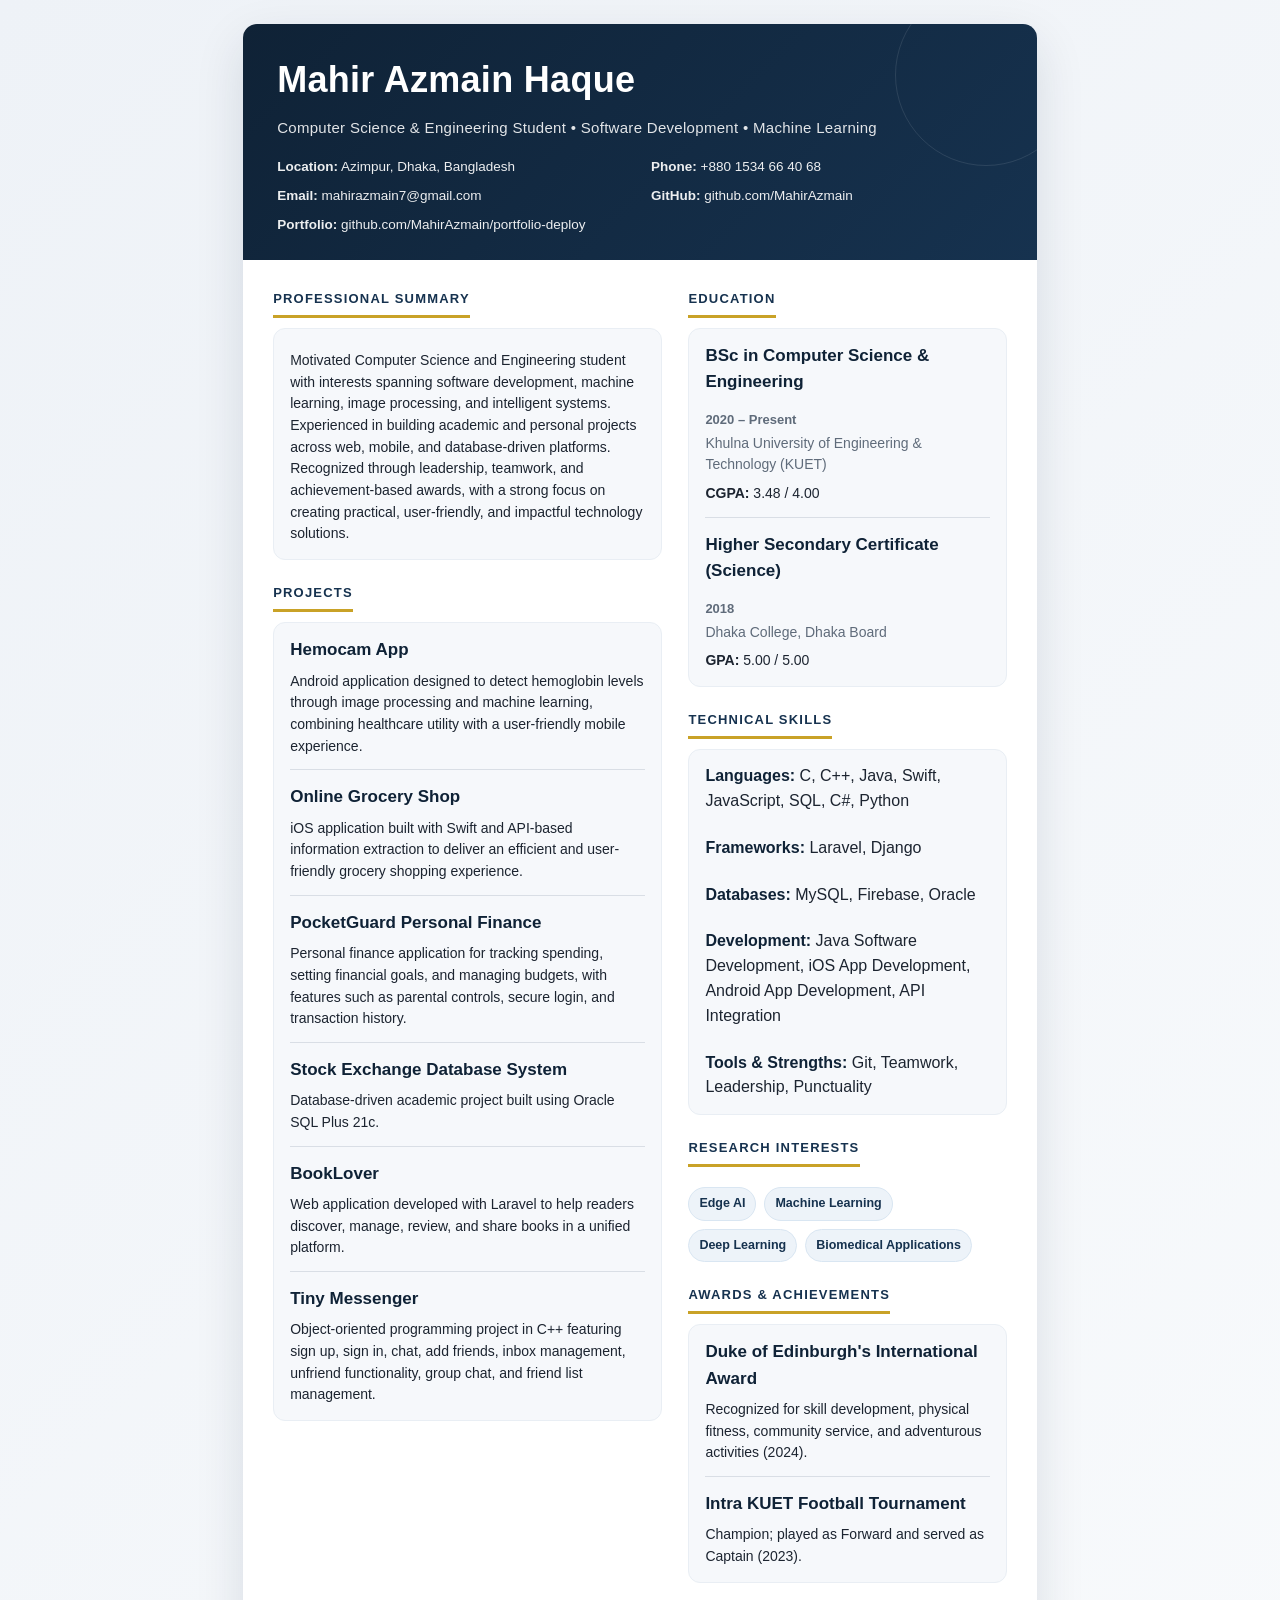
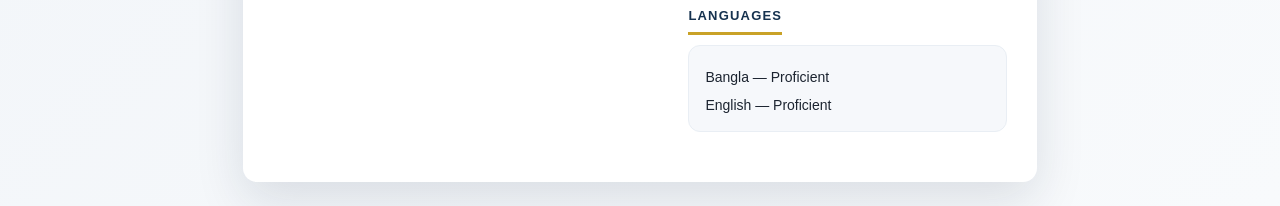
==== assets/cv/mahir-azmain-professional-cv.html @ cef92c6c "Upgrade CV page to a more premium design" ====
<!DOCTYPE html>
<html lang="en">
<head>
  <meta charset="UTF-8" />
  <meta name="viewport" content="width=device-width, initial-scale=1.0" />
  <title>Mahir Azmain Haque - CV</title>
  <style>
    :root {
      --navy: #16324f;
      --navy-dark: #0f2236;
      --gold: #c9a227;
      --text: #1c2430;
      --muted: #5f6b7a;
      --line: #d9dee5;
      --soft: #f6f8fb;
      --white: #ffffff;
    }

    * { box-sizing: border-box; }

    body {
      margin: 0;
      background: linear-gradient(135deg, #eef2f7, #f8fafc);
      font-family: "Inter", "Segoe UI", Arial, sans-serif;
      color: var(--text);
      line-height: 1.55;
    }

    .page {
      width: 210mm;
      min-height: 297mm;
      margin: 24px auto;
      background: var(--white);
      box-shadow: 0 18px 50px rgba(15, 34, 54, 0.12);
      overflow: hidden;
      border-radius: 14px;
    }

    .hero {
      background: linear-gradient(135deg, var(--navy-dark), var(--navy));
      color: white;
      padding: 28px 34px 24px;
      position: relative;
    }

    .hero::after {
      content: "";
      position: absolute;
      right: -40px;
      top: -40px;
      width: 180px;
      height: 180px;
      border: 1px solid rgba(255,255,255,.1);
      border-radius: 50%;
    }

    h1 {
      margin: 0;
      font-size: 36px;
      font-weight: 800;
      letter-spacing: .3px;
    }

    .subtitle {
      margin-top: 8px;
      color: rgba(255,255,255,.88);
      font-size: 15px;
      letter-spacing: .3px;
    }

    .contact {
      display: grid;
      grid-template-columns: repeat(2, minmax(0, 1fr));
      gap: 8px 22px;
      margin-top: 18px;
      font-size: 13.5px;
      color: rgba(255,255,255,.92);
    }

    .content {
      padding: 26px 30px 30px;
      display: grid;
      grid-template-columns: 1.1fr .9fr;
      gap: 26px;
    }

    .section {
      margin-bottom: 20px;
    }

    .section-title {
      display: inline-block;
      font-size: 13px;
      font-weight: 800;
      letter-spacing: 1.2px;
      text-transform: uppercase;
      color: var(--navy);
      margin-bottom: 10px;
      padding-bottom: 6px;
      border-bottom: 3px solid var(--gold);
    }

    .summary-box,
    .card {
      background: var(--soft);
      border: 1px solid #e9eef4;
      border-radius: 12px;
      padding: 14px 16px;
    }

    .entry {
      margin-bottom: 14px;
      padding-bottom: 12px;
      border-bottom: 1px solid var(--line);
    }

    .entry:last-child {
      margin-bottom: 0;
      padding-bottom: 0;
      border-bottom: 0;
    }

    .entry-header {
      display: flex;
      justify-content: space-between;
      gap: 14px;
      align-items: baseline;
      flex-wrap: wrap;
    }

    .role {
      font-size: 17px;
      font-weight: 700;
      color: var(--navy-dark);
    }

    .meta {
      font-size: 13px;
      color: var(--muted);
      font-weight: 600;
    }

    .org {
      margin-top: 3px;
      color: var(--muted);
      font-size: 14px;
    }

    p {
      margin: 7px 0 0;
      font-size: 14px;
    }

    ul {
      margin: 8px 0 0 18px;
      padding: 0;
    }

    li {
      margin: 5px 0;
      font-size: 14px;
    }

    .skill-group {
      margin-bottom: 12px;
    }

    .skill-group:last-child { margin-bottom: 0; }

    .label {
      font-weight: 700;
      color: var(--navy-dark);
    }

    .pill-list {
      display: flex;
      flex-wrap: wrap;
      gap: 8px;
      margin-top: 10px;
    }

    .pill {
      background: #edf3f9;
      color: var(--navy);
      border: 1px solid #d9e6f2;
      border-radius: 999px;
      padding: 6px 10px;
      font-size: 12.5px;
      font-weight: 600;
    }

    .two-col-list {
      display: grid;
      grid-template-columns: 1fr;
      gap: 10px;
    }

    @media print {
      body {
        background: white;
      }
      .page {
        margin: 0;
        border-radius: 0;
        box-shadow: none;
        width: auto;
        min-height: auto;
      }
    }
  </style>
</head>
<body>
  <main class="page">
    <section class="hero">
      <h1>Mahir Azmain Haque</h1>
      <div class="subtitle">Computer Science & Engineering Student • Software Development • Machine Learning</div>

      <div class="contact">
        <div><strong>Location:</strong> Azimpur, Dhaka, Bangladesh</div>
        <div><strong>Phone:</strong> +880 1534 66 40 68</div>
        <div><strong>Email:</strong> mahirazmain7@gmail.com</div>
        <div><strong>GitHub:</strong> github.com/MahirAzmain</div>
        <div><strong>Portfolio:</strong> github.com/MahirAzmain/portfolio-deploy</div>
      </div>
    </section>

    <section class="content">
      <div>
        <div class="section">
          <div class="section-title">Professional Summary</div>
          <div class="summary-box">
            <p>
              Motivated Computer Science and Engineering student with interests spanning software development,
              machine learning, image processing, and intelligent systems. Experienced in building academic and
              personal projects across web, mobile, and database-driven platforms. Recognized through leadership,
              teamwork, and achievement-based awards, with a strong focus on creating practical, user-friendly,
              and impactful technology solutions.
            </p>
          </div>
        </div>

        <div class="section">
          <div class="section-title">Projects</div>
          <div class="card">
            <div class="entry">
              <div class="role">Hemocam App</div>
              <p>Android application designed to detect hemoglobin levels through image processing and machine learning, combining healthcare utility with a user-friendly mobile experience.</p>
            </div>
            <div class="entry">
              <div class="role">Online Grocery Shop</div>
              <p>iOS application built with Swift and API-based information extraction to deliver an efficient and user-friendly grocery shopping experience.</p>
            </div>
            <div class="entry">
              <div class="role">PocketGuard Personal Finance</div>
              <p>Personal finance application for tracking spending, setting financial goals, and managing budgets, with features such as parental controls, secure login, and transaction history.</p>
            </div>
            <div class="entry">
              <div class="role">Stock Exchange Database System</div>
              <p>Database-driven academic project built using Oracle SQL Plus 21c.</p>
            </div>
            <div class="entry">
              <div class="role">BookLover</div>
              <p>Web application developed with Laravel to help readers discover, manage, review, and share books in a unified platform.</p>
            </div>
            <div class="entry">
              <div class="role">Tiny Messenger</div>
              <p>Object-oriented programming project in C++ featuring sign up, sign in, chat, add friends, inbox management, unfriend functionality, group chat, and friend list management.</p>
            </div>
          </div>
        </div>
      </div>

      <div>
        <div class="section">
          <div class="section-title">Education</div>
          <div class="card">
            <div class="entry">
              <div class="entry-header">
                <div class="role">BSc in Computer Science & Engineering</div>
                <div class="meta">2020 – Present</div>
              </div>
              <div class="org">Khulna University of Engineering & Technology (KUET)</div>
              <p><strong>CGPA:</strong> 3.48 / 4.00</p>
            </div>
            <div class="entry">
              <div class="entry-header">
                <div class="role">Higher Secondary Certificate (Science)</div>
                <div class="meta">2018</div>
              </div>
              <div class="org">Dhaka College, Dhaka Board</div>
              <p><strong>GPA:</strong> 5.00 / 5.00</p>
            </div>
          </div>
        </div>

        <div class="section">
          <div class="section-title">Technical Skills</div>
          <div class="card two-col-list">
            <div class="skill-group"><span class="label">Languages:</span> C, C++, Java, Swift, JavaScript, SQL, C#, Python</div>
            <div class="skill-group"><span class="label">Frameworks:</span> Laravel, Django</div>
            <div class="skill-group"><span class="label">Databases:</span> MySQL, Firebase, Oracle</div>
            <div class="skill-group"><span class="label">Development:</span> Java Software Development, iOS App Development, Android App Development, API Integration</div>
            <div class="skill-group"><span class="label">Tools & Strengths:</span> Git, Teamwork, Leadership, Punctuality</div>
          </div>
        </div>

        <div class="section">
          <div class="section-title">Research Interests</div>
          <div class="pill-list">
            <span class="pill">Edge AI</span>
            <span class="pill">Machine Learning</span>
            <span class="pill">Deep Learning</span>
            <span class="pill">Biomedical Applications</span>
          </div>
        </div>

        <div class="section">
          <div class="section-title">Awards & Achievements</div>
          <div class="card">
            <div class="entry">
              <div class="role">Duke of Edinburgh's International Award</div>
              <p>Recognized for skill development, physical fitness, community service, and adventurous activities (2024).</p>
            </div>
            <div class="entry">
              <div class="role">Intra KUET Football Tournament</div>
              <p>Champion; played as Forward and served as Captain (2023).</p>
            </div>
          </div>
        </div>

        <div class="section">
          <div class="section-title">Languages</div>
          <div class="card">
            <p>Bangla — Proficient</p>
            <p>English — Proficient</p>
          </div>
        </div>
      </div>
    </section>
  </main>
</body>
</html>
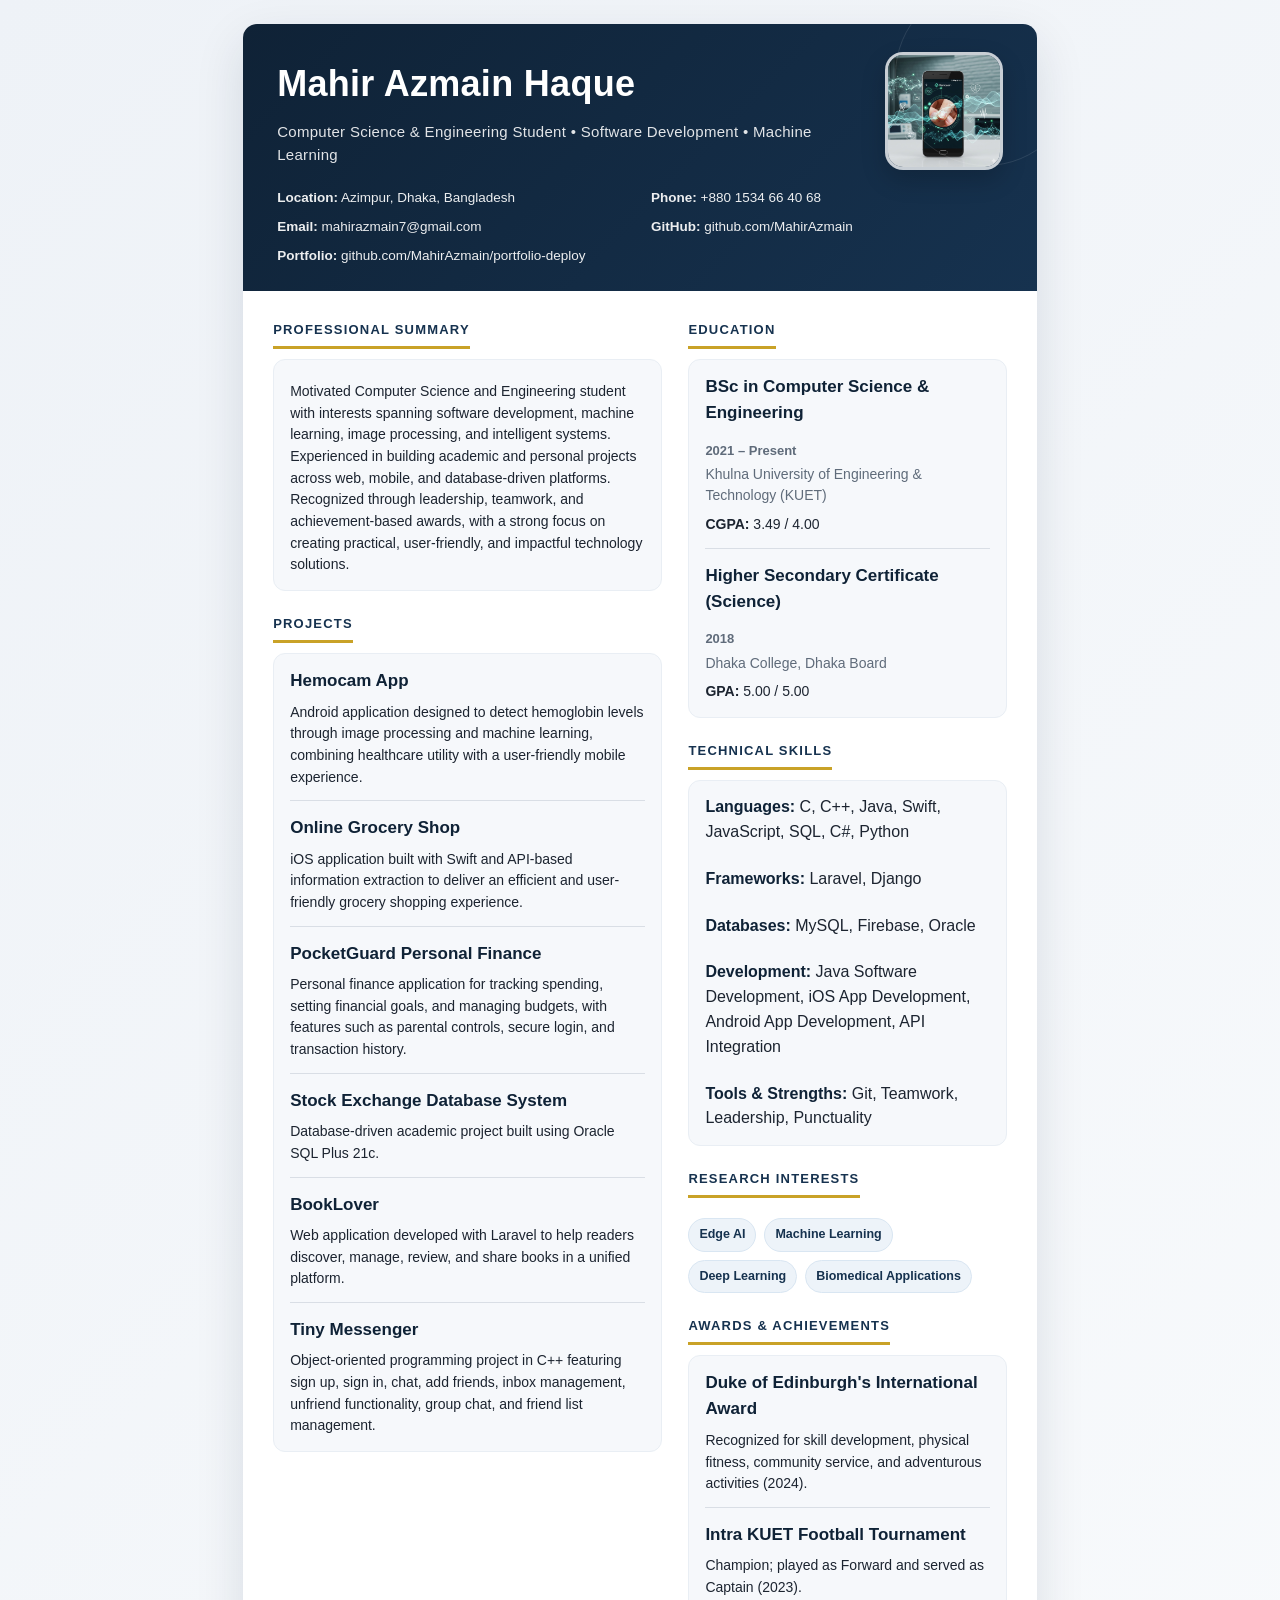
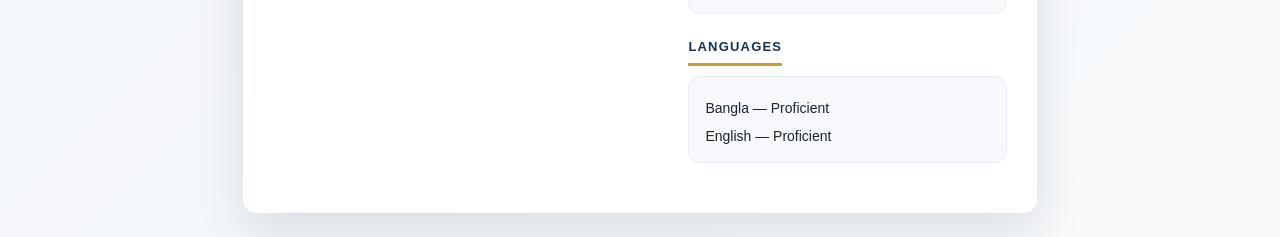
==== commit d79dab0c: "Update CV details and add profile photo" ====
--- a/assets/cv/mahir-azmain-professional-cv.html
+++ b/assets/cv/mahir-azmain-professional-cv.html
@@ -36,6 +36,28 @@
       border-radius: 14px;
     }
 
+    .hero-layout {
+      display: flex;
+      align-items: center;
+      justify-content: space-between;
+      gap: 24px;
+    }
+
+    .hero-text {
+      flex: 1;
+      min-width: 0;
+    }
+
+    .hero-photo {
+      width: 118px;
+      height: 118px;
+      border-radius: 18px;
+      object-fit: cover;
+      border: 3px solid rgba(255,255,255,.75);
+      box-shadow: 0 10px 24px rgba(0,0,0,.18);
+      background: rgba(255,255,255,.08);
+    }
+
     .hero {
       background: linear-gradient(135deg, var(--navy-dark), var(--navy));
       color: white;
@@ -212,8 +234,13 @@
 <body>
   <main class="page">
     <section class="hero">
-      <h1>Mahir Azmain Haque</h1>
-      <div class="subtitle">Computer Science & Engineering Student • Software Development • Machine Learning</div>
+      <div class="hero-layout">
+        <div class="hero-text">
+          <h1>Mahir Azmain Haque</h1>
+          <div class="subtitle">Computer Science & Engineering Student • Software Development • Machine Learning</div>
+        </div>
+        <img class="hero-photo" src="../img/WhatsApp Image 2026-03-23 at 11.59.53.jpeg" alt="Mahir Azmain Haque" />
+      </div>
 
       <div class="contact">
         <div><strong>Location:</strong> Azimpur, Dhaka, Bangladesh</div>
@@ -277,10 +304,10 @@
             <div class="entry">
               <div class="entry-header">
                 <div class="role">BSc in Computer Science & Engineering</div>
-                <div class="meta">2020 – Present</div>
+                <div class="meta">2021 – Present</div>
               </div>
               <div class="org">Khulna University of Engineering & Technology (KUET)</div>
-              <p><strong>CGPA:</strong> 3.48 / 4.00</p>
+              <p><strong>CGPA:</strong> 3.49 / 4.00</p>
             </div>
             <div class="entry">
               <div class="entry-header">
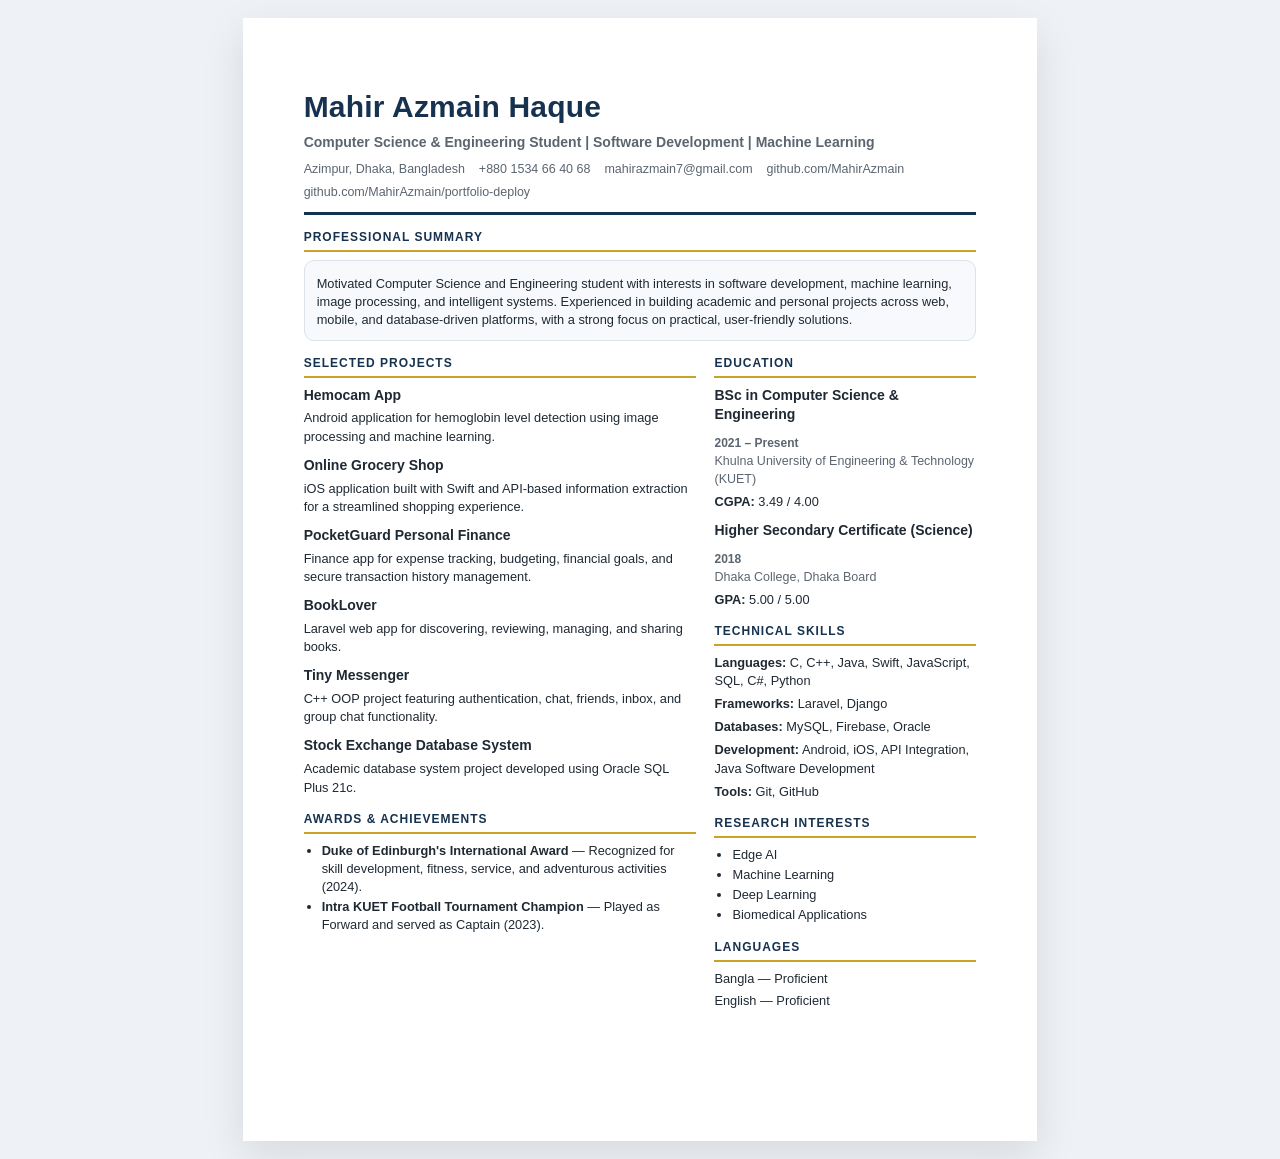
==== commit bcac110a: "Tighten CV into one-page recruiter version" ====
--- a/assets/cv/mahir-azmain-professional-cv.html
+++ b/assets/cv/mahir-azmain-professional-cv.html
@@ -3,367 +3,218 @@
 <head>
   <meta charset="UTF-8" />
   <meta name="viewport" content="width=device-width, initial-scale=1.0" />
-  <title>Mahir Azmain Haque - CV</title>
+  <title>Mahir Azmain Haque - One Page CV</title>
   <style>
     :root {
       --navy: #16324f;
-      --navy-dark: #0f2236;
       --gold: #c9a227;
-      --text: #1c2430;
-      --muted: #5f6b7a;
-      --line: #d9dee5;
-      --soft: #f6f8fb;
+      --text: #1f2933;
+      --muted: #5b6570;
+      --line: #dde3ea;
+      --soft: #f7f9fc;
       --white: #ffffff;
     }
-
     * { box-sizing: border-box; }
-
     body {
       margin: 0;
-      background: linear-gradient(135deg, #eef2f7, #f8fafc);
+      background: #eef2f7;
       font-family: "Inter", "Segoe UI", Arial, sans-serif;
       color: var(--text);
-      line-height: 1.55;
-    }
-
+      line-height: 1.42;
+    }
     .page {
       width: 210mm;
       min-height: 297mm;
-      margin: 24px auto;
+      margin: 18px auto;
       background: var(--white);
-      box-shadow: 0 18px 50px rgba(15, 34, 54, 0.12);
-      overflow: hidden;
-      border-radius: 14px;
-    }
-
-    .hero-layout {
-      display: flex;
-      align-items: center;
-      justify-content: space-between;
-      gap: 24px;
-    }
-
-    .hero-text {
-      flex: 1;
-      min-width: 0;
-    }
-
-    .hero-photo {
-      width: 118px;
-      height: 118px;
-      border-radius: 18px;
-      object-fit: cover;
-      border: 3px solid rgba(255,255,255,.75);
-      box-shadow: 0 10px 24px rgba(0,0,0,.18);
-      background: rgba(255,255,255,.08);
-    }
-
-    .hero {
-      background: linear-gradient(135deg, var(--navy-dark), var(--navy));
-      color: white;
-      padding: 28px 34px 24px;
-      position: relative;
-    }
-
-    .hero::after {
-      content: "";
-      position: absolute;
-      right: -40px;
-      top: -40px;
-      width: 180px;
-      height: 180px;
-      border: 1px solid rgba(255,255,255,.1);
-      border-radius: 50%;
-    }
-
+      box-shadow: 0 14px 40px rgba(0,0,0,.10);
+      padding: 18mm 16mm;
+    }
+    .header {
+      border-bottom: 3px solid var(--navy);
+      padding-bottom: 10px;
+      margin-bottom: 14px;
+    }
     h1 {
       margin: 0;
-      font-size: 36px;
+      font-size: 30px;
+      color: var(--navy);
+      letter-spacing: .2px;
+    }
+    .subtitle {
+      margin-top: 4px;
+      font-size: 14px;
+      color: var(--muted);
+      font-weight: 600;
+    }
+    .contact {
+      margin-top: 8px;
+      font-size: 12.5px;
+      color: var(--muted);
+      display: flex;
+      flex-wrap: wrap;
+      gap: 6px 14px;
+    }
+    .grid {
+      display: grid;
+      grid-template-columns: 1.2fr .8fr;
+      gap: 18px;
+    }
+    .section { margin-bottom: 14px; }
+    .section-title {
+      color: var(--navy);
+      font-size: 12px;
+      text-transform: uppercase;
+      letter-spacing: 1px;
       font-weight: 800;
-      letter-spacing: .3px;
-    }
-
-    .subtitle {
-      margin-top: 8px;
-      color: rgba(255,255,255,.88);
-      font-size: 15px;
-      letter-spacing: .3px;
-    }
-
-    .contact {
-      display: grid;
-      grid-template-columns: repeat(2, minmax(0, 1fr));
-      gap: 8px 22px;
-      margin-top: 18px;
-      font-size: 13.5px;
-      color: rgba(255,255,255,.92);
-    }
-
-    .content {
-      padding: 26px 30px 30px;
-      display: grid;
-      grid-template-columns: 1.1fr .9fr;
-      gap: 26px;
-    }
-
-    .section {
-      margin-bottom: 20px;
-    }
-
-    .section-title {
-      display: inline-block;
-      font-size: 13px;
-      font-weight: 800;
-      letter-spacing: 1.2px;
-      text-transform: uppercase;
-      color: var(--navy);
-      margin-bottom: 10px;
-      padding-bottom: 6px;
-      border-bottom: 3px solid var(--gold);
-    }
-
-    .summary-box,
-    .card {
-      background: var(--soft);
-      border: 1px solid #e9eef4;
-      border-radius: 12px;
-      padding: 14px 16px;
-    }
-
-    .entry {
-      margin-bottom: 14px;
-      padding-bottom: 12px;
-      border-bottom: 1px solid var(--line);
-    }
-
-    .entry:last-child {
-      margin-bottom: 0;
-      padding-bottom: 0;
-      border-bottom: 0;
-    }
-
-    .entry-header {
+      border-bottom: 2px solid var(--gold);
+      padding-bottom: 4px;
+      margin-bottom: 8px;
+    }
+    p { margin: 4px 0 0; font-size: 12.8px; }
+    .entry { margin-bottom: 10px; }
+    .entry:last-child { margin-bottom: 0; }
+    .entry-head {
       display: flex;
       justify-content: space-between;
-      gap: 14px;
+      gap: 10px;
       align-items: baseline;
       flex-wrap: wrap;
     }
-
     .role {
-      font-size: 17px;
+      font-size: 14px;
       font-weight: 700;
-      color: var(--navy-dark);
-    }
-
+      color: var(--text);
+    }
     .meta {
-      font-size: 13px;
+      font-size: 12px;
       color: var(--muted);
       font-weight: 600;
     }
-
-    .org {
-      margin-top: 3px;
-      color: var(--muted);
-      font-size: 14px;
-    }
-
-    p {
-      margin: 7px 0 0;
-      font-size: 14px;
-    }
-
-    ul {
-      margin: 8px 0 0 18px;
-      padding: 0;
-    }
-
-    li {
-      margin: 5px 0;
-      font-size: 14px;
-    }
-
-    .skill-group {
-      margin-bottom: 12px;
-    }
-
-    .skill-group:last-child { margin-bottom: 0; }
-
-    .label {
-      font-weight: 700;
-      color: var(--navy-dark);
-    }
-
-    .pill-list {
-      display: flex;
-      flex-wrap: wrap;
-      gap: 8px;
-      margin-top: 10px;
-    }
-
-    .pill {
-      background: #edf3f9;
-      color: var(--navy);
-      border: 1px solid #d9e6f2;
-      border-radius: 999px;
-      padding: 6px 10px;
-      font-size: 12.5px;
-      font-weight: 600;
-    }
-
-    .two-col-list {
-      display: grid;
-      grid-template-columns: 1fr;
-      gap: 10px;
-    }
-
+    .org { font-size: 12.5px; color: var(--muted); margin-top: 1px; }
+    ul { margin: 6px 0 0 18px; padding: 0; }
+    li { margin: 3px 0; font-size: 12.8px; }
+    .compact-list li { margin: 2px 0; }
+    .box {
+      background: var(--soft);
+      border: 1px solid var(--line);
+      padding: 10px 12px;
+      border-radius: 10px;
+    }
+    .skills p { margin-top: 5px; }
     @media print {
-      body {
-        background: white;
-      }
-      .page {
-        margin: 0;
-        border-radius: 0;
-        box-shadow: none;
-        width: auto;
-        min-height: auto;
-      }
+      body { background: white; }
+      .page { margin: 0; box-shadow: none; width: auto; min-height: auto; }
     }
   </style>
 </head>
 <body>
   <main class="page">
-    <section class="hero">
-      <div class="hero-layout">
-        <div class="hero-text">
-          <h1>Mahir Azmain Haque</h1>
-          <div class="subtitle">Computer Science & Engineering Student • Software Development • Machine Learning</div>
-        </div>
-        <img class="hero-photo" src="../img/WhatsApp Image 2026-03-23 at 11.59.53.jpeg" alt="Mahir Azmain Haque" />
-      </div>
-
+    <section class="header">
+      <h1>Mahir Azmain Haque</h1>
+      <div class="subtitle">Computer Science & Engineering Student | Software Development | Machine Learning</div>
       <div class="contact">
-        <div><strong>Location:</strong> Azimpur, Dhaka, Bangladesh</div>
-        <div><strong>Phone:</strong> +880 1534 66 40 68</div>
-        <div><strong>Email:</strong> mahirazmain7@gmail.com</div>
-        <div><strong>GitHub:</strong> github.com/MahirAzmain</div>
-        <div><strong>Portfolio:</strong> github.com/MahirAzmain/portfolio-deploy</div>
+        <span>Azimpur, Dhaka, Bangladesh</span>
+        <span>+880 1534 66 40 68</span>
+        <span>mahirazmain7@gmail.com</span>
+        <span>github.com/MahirAzmain</span>
+        <span>github.com/MahirAzmain/portfolio-deploy</span>
       </div>
     </section>
 
-    <section class="content">
+    <section class="section">
+      <div class="section-title">Professional Summary</div>
+      <div class="box">
+        <p>Motivated Computer Science and Engineering student with interests in software development, machine learning, image processing, and intelligent systems. Experienced in building academic and personal projects across web, mobile, and database-driven platforms, with a strong focus on practical, user-friendly solutions.</p>
+      </div>
+    </section>
+
+    <div class="grid">
       <div>
-        <div class="section">
-          <div class="section-title">Professional Summary</div>
-          <div class="summary-box">
-            <p>
-              Motivated Computer Science and Engineering student with interests spanning software development,
-              machine learning, image processing, and intelligent systems. Experienced in building academic and
-              personal projects across web, mobile, and database-driven platforms. Recognized through leadership,
-              teamwork, and achievement-based awards, with a strong focus on creating practical, user-friendly,
-              and impactful technology solutions.
-            </p>
-          </div>
-        </div>
-
-        <div class="section">
-          <div class="section-title">Projects</div>
-          <div class="card">
-            <div class="entry">
-              <div class="role">Hemocam App</div>
-              <p>Android application designed to detect hemoglobin levels through image processing and machine learning, combining healthcare utility with a user-friendly mobile experience.</p>
+        <section class="section">
+          <div class="section-title">Selected Projects</div>
+          <div class="entry">
+            <div class="role">Hemocam App</div>
+            <p>Android application for hemoglobin level detection using image processing and machine learning.</p>
+          </div>
+          <div class="entry">
+            <div class="role">Online Grocery Shop</div>
+            <p>iOS application built with Swift and API-based information extraction for a streamlined shopping experience.</p>
+          </div>
+          <div class="entry">
+            <div class="role">PocketGuard Personal Finance</div>
+            <p>Finance app for expense tracking, budgeting, financial goals, and secure transaction history management.</p>
+          </div>
+          <div class="entry">
+            <div class="role">BookLover</div>
+            <p>Laravel web app for discovering, reviewing, managing, and sharing books.</p>
+          </div>
+          <div class="entry">
+            <div class="role">Tiny Messenger</div>
+            <p>C++ OOP project featuring authentication, chat, friends, inbox, and group chat functionality.</p>
+          </div>
+          <div class="entry">
+            <div class="role">Stock Exchange Database System</div>
+            <p>Academic database system project developed using Oracle SQL Plus 21c.</p>
+          </div>
+        </section>
+
+        <section class="section">
+          <div class="section-title">Awards & Achievements</div>
+          <ul class="compact-list">
+            <li><strong>Duke of Edinburgh's International Award</strong> — Recognized for skill development, fitness, service, and adventurous activities (2024).</li>
+            <li><strong>Intra KUET Football Tournament Champion</strong> — Played as Forward and served as Captain (2023).</li>
+          </ul>
+        </section>
+      </div>
+
+      <div>
+        <section class="section">
+          <div class="section-title">Education</div>
+          <div class="entry">
+            <div class="entry-head">
+              <div class="role">BSc in Computer Science & Engineering</div>
+              <div class="meta">2021 – Present</div>
             </div>
-            <div class="entry">
-              <div class="role">Online Grocery Shop</div>
-              <p>iOS application built with Swift and API-based information extraction to deliver an efficient and user-friendly grocery shopping experience.</p>
+            <div class="org">Khulna University of Engineering & Technology (KUET)</div>
+            <p><strong>CGPA:</strong> 3.49 / 4.00</p>
+          </div>
+          <div class="entry">
+            <div class="entry-head">
+              <div class="role">Higher Secondary Certificate (Science)</div>
+              <div class="meta">2018</div>
             </div>
-            <div class="entry">
-              <div class="role">PocketGuard Personal Finance</div>
-              <p>Personal finance application for tracking spending, setting financial goals, and managing budgets, with features such as parental controls, secure login, and transaction history.</p>
-            </div>
-            <div class="entry">
-              <div class="role">Stock Exchange Database System</div>
-              <p>Database-driven academic project built using Oracle SQL Plus 21c.</p>
-            </div>
-            <div class="entry">
-              <div class="role">BookLover</div>
-              <p>Web application developed with Laravel to help readers discover, manage, review, and share books in a unified platform.</p>
-            </div>
-            <div class="entry">
-              <div class="role">Tiny Messenger</div>
-              <p>Object-oriented programming project in C++ featuring sign up, sign in, chat, add friends, inbox management, unfriend functionality, group chat, and friend list management.</p>
-            </div>
-          </div>
-        </div>
-      </div>
-
-      <div>
-        <div class="section">
-          <div class="section-title">Education</div>
-          <div class="card">
-            <div class="entry">
-              <div class="entry-header">
-                <div class="role">BSc in Computer Science & Engineering</div>
-                <div class="meta">2021 – Present</div>
-              </div>
-              <div class="org">Khulna University of Engineering & Technology (KUET)</div>
-              <p><strong>CGPA:</strong> 3.49 / 4.00</p>
-            </div>
-            <div class="entry">
-              <div class="entry-header">
-                <div class="role">Higher Secondary Certificate (Science)</div>
-                <div class="meta">2018</div>
-              </div>
-              <div class="org">Dhaka College, Dhaka Board</div>
-              <p><strong>GPA:</strong> 5.00 / 5.00</p>
-            </div>
-          </div>
-        </div>
-
-        <div class="section">
+            <div class="org">Dhaka College, Dhaka Board</div>
+            <p><strong>GPA:</strong> 5.00 / 5.00</p>
+          </div>
+        </section>
+
+        <section class="section skills">
           <div class="section-title">Technical Skills</div>
-          <div class="card two-col-list">
-            <div class="skill-group"><span class="label">Languages:</span> C, C++, Java, Swift, JavaScript, SQL, C#, Python</div>
-            <div class="skill-group"><span class="label">Frameworks:</span> Laravel, Django</div>
-            <div class="skill-group"><span class="label">Databases:</span> MySQL, Firebase, Oracle</div>
-            <div class="skill-group"><span class="label">Development:</span> Java Software Development, iOS App Development, Android App Development, API Integration</div>
-            <div class="skill-group"><span class="label">Tools & Strengths:</span> Git, Teamwork, Leadership, Punctuality</div>
-          </div>
-        </div>
-
-        <div class="section">
+          <p><strong>Languages:</strong> C, C++, Java, Swift, JavaScript, SQL, C#, Python</p>
+          <p><strong>Frameworks:</strong> Laravel, Django</p>
+          <p><strong>Databases:</strong> MySQL, Firebase, Oracle</p>
+          <p><strong>Development:</strong> Android, iOS, API Integration, Java Software Development</p>
+          <p><strong>Tools:</strong> Git, GitHub</p>
+        </section>
+
+        <section class="section">
           <div class="section-title">Research Interests</div>
-          <div class="pill-list">
-            <span class="pill">Edge AI</span>
-            <span class="pill">Machine Learning</span>
-            <span class="pill">Deep Learning</span>
-            <span class="pill">Biomedical Applications</span>
-          </div>
-        </div>
-
-        <div class="section">
-          <div class="section-title">Awards & Achievements</div>
-          <div class="card">
-            <div class="entry">
-              <div class="role">Duke of Edinburgh's International Award</div>
-              <p>Recognized for skill development, physical fitness, community service, and adventurous activities (2024).</p>
-            </div>
-            <div class="entry">
-              <div class="role">Intra KUET Football Tournament</div>
-              <p>Champion; played as Forward and served as Captain (2023).</p>
-            </div>
-          </div>
-        </div>
-
-        <div class="section">
+          <ul class="compact-list">
+            <li>Edge AI</li>
+            <li>Machine Learning</li>
+            <li>Deep Learning</li>
+            <li>Biomedical Applications</li>
+          </ul>
+        </section>
+
+        <section class="section">
           <div class="section-title">Languages</div>
-          <div class="card">
-            <p>Bangla — Proficient</p>
-            <p>English — Proficient</p>
-          </div>
-        </div>
-      </div>
-    </section>
+          <p>Bangla — Proficient</p>
+          <p>English — Proficient</p>
+        </section>
+      </div>
+    </div>
   </main>
 </body>
 </html>
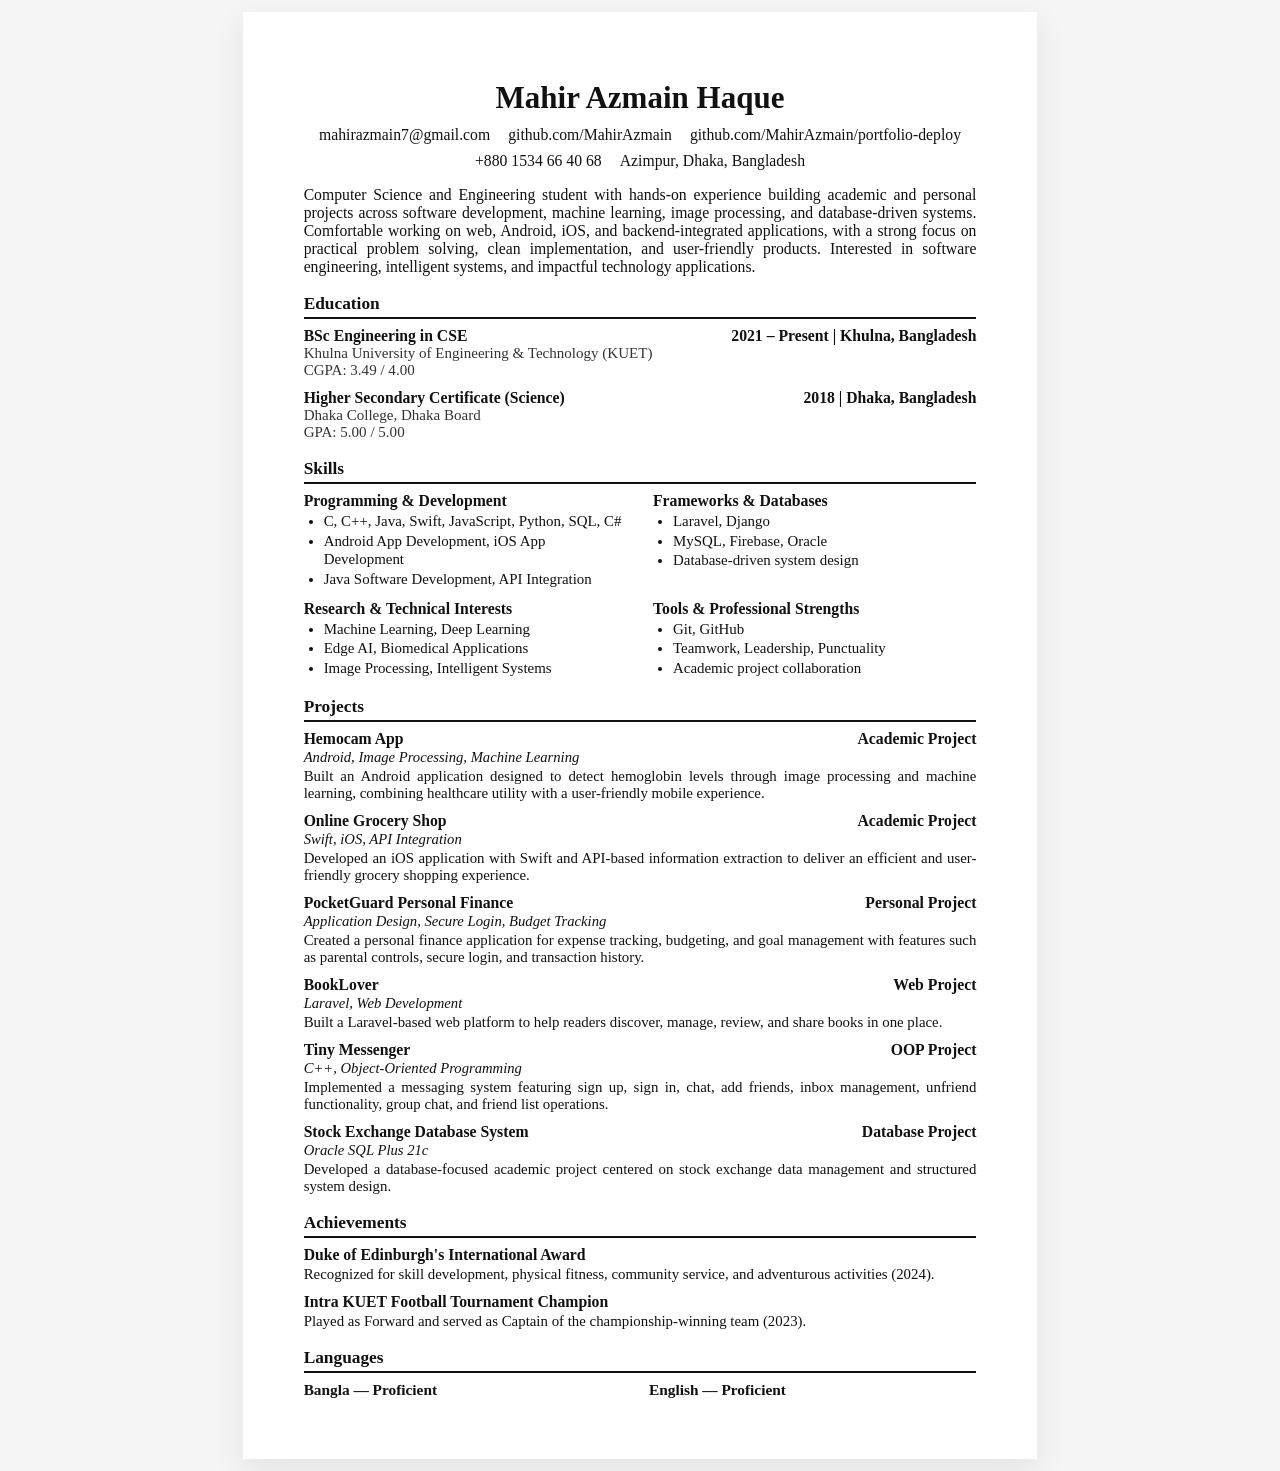
==== commit 227663a8: "Restructure CV to match reference format" ====
--- a/assets/cv/mahir-azmain-professional-cv.html
+++ b/assets/cv/mahir-azmain-professional-cv.html
@@ -3,105 +3,112 @@
 <head>
   <meta charset="UTF-8" />
   <meta name="viewport" content="width=device-width, initial-scale=1.0" />
-  <title>Mahir Azmain Haque - One Page CV</title>
+  <title>Mahir Azmain Haque - CV</title>
   <style>
     :root {
-      --navy: #16324f;
-      --gold: #c9a227;
-      --text: #1f2933;
-      --muted: #5b6570;
-      --line: #dde3ea;
-      --soft: #f7f9fc;
-      --white: #ffffff;
+      --text: #111;
+      --muted: #333;
+      --line: #111;
     }
     * { box-sizing: border-box; }
     body {
       margin: 0;
-      background: #eef2f7;
-      font-family: "Inter", "Segoe UI", Arial, sans-serif;
+      background: #f5f5f5;
+      font-family: Georgia, "Times New Roman", serif;
       color: var(--text);
-      line-height: 1.42;
     }
     .page {
       width: 210mm;
       min-height: 297mm;
-      margin: 18px auto;
-      background: var(--white);
-      box-shadow: 0 14px 40px rgba(0,0,0,.10);
-      padding: 18mm 16mm;
-    }
-    .header {
-      border-bottom: 3px solid var(--navy);
-      padding-bottom: 10px;
-      margin-bottom: 14px;
+      margin: 12px auto;
+      background: white;
+      padding: 18mm 16mm 16mm;
+      box-shadow: 0 10px 30px rgba(0,0,0,.08);
     }
     h1 {
       margin: 0;
-      font-size: 30px;
-      color: var(--navy);
-      letter-spacing: .2px;
-    }
-    .subtitle {
-      margin-top: 4px;
-      font-size: 14px;
-      color: var(--muted);
-      font-weight: 600;
-    }
-    .contact {
-      margin-top: 8px;
-      font-size: 12.5px;
-      color: var(--muted);
+      text-align: center;
+      font-size: 31px;
+      font-weight: 700;
+    }
+    .contacts {
+      margin-top: 10px;
       display: flex;
       flex-wrap: wrap;
-      gap: 6px 14px;
-    }
-    .grid {
-      display: grid;
-      grid-template-columns: 1.2fr .8fr;
-      gap: 18px;
-    }
-    .section { margin-bottom: 14px; }
+      justify-content: center;
+      gap: 8px 18px;
+      font-size: 11.8pt;
+    }
+    .summary {
+      margin-top: 16px;
+      font-size: 11.8pt;
+      text-align: justify;
+    }
+    .section {
+      margin-top: 18px;
+    }
     .section-title {
-      color: var(--navy);
-      font-size: 12px;
-      text-transform: uppercase;
-      letter-spacing: 1px;
-      font-weight: 800;
-      border-bottom: 2px solid var(--gold);
-      padding-bottom: 4px;
+      font-size: 13pt;
+      font-weight: 700;
+      border-bottom: 2px solid var(--line);
+      padding-bottom: 3px;
       margin-bottom: 8px;
     }
-    p { margin: 4px 0 0; font-size: 12.8px; }
-    .entry { margin-bottom: 10px; }
-    .entry:last-child { margin-bottom: 0; }
-    .entry-head {
+    .row-head {
       display: flex;
       justify-content: space-between;
-      gap: 10px;
       align-items: baseline;
-      flex-wrap: wrap;
-    }
-    .role {
-      font-size: 14px;
-      font-weight: 700;
-      color: var(--text);
-    }
-    .meta {
-      font-size: 12px;
+      gap: 14px;
+      font-size: 11.8pt;
+      font-weight: 700;
+    }
+    .sub {
+      font-size: 11.3pt;
       color: var(--muted);
-      font-weight: 600;
-    }
-    .org { font-size: 12.5px; color: var(--muted); margin-top: 1px; }
-    ul { margin: 6px 0 0 18px; padding: 0; }
-    li { margin: 3px 0; font-size: 12.8px; }
-    .compact-list li { margin: 2px 0; }
-    .box {
-      background: var(--soft);
-      border: 1px solid var(--line);
-      padding: 10px 12px;
-      border-radius: 10px;
-    }
-    .skills p { margin-top: 5px; }
+    }
+    .item {
+      margin-bottom: 10px;
+    }
+    .skills-grid {
+      display: grid;
+      grid-template-columns: 1fr 1fr;
+      gap: 10px 26px;
+    }
+    .skill-block-title {
+      font-size: 11.8pt;
+      font-weight: 700;
+      margin-bottom: 2px;
+    }
+    ul {
+      margin: 2px 0 0 20px;
+      padding: 0;
+    }
+    li {
+      margin: 1px 0;
+      font-size: 11.2pt;
+      line-height: 1.25;
+    }
+    .project-title {
+      font-size: 11.8pt;
+      font-weight: 700;
+    }
+    .tech-line {
+      font-size: 11pt;
+      font-style: italic;
+      margin-top: 1px;
+    }
+    .project-desc {
+      font-size: 11.15pt;
+      margin-top: 2px;
+      text-align: justify;
+    }
+    .languages {
+      display: grid;
+      grid-template-columns: 1fr 1fr;
+      gap: 18px;
+      font-size: 11.5pt;
+      font-weight: 700;
+    }
     @media print {
       body { background: white; }
       .page { margin: 0; box-shadow: none; width: auto; min-height: auto; }
@@ -110,111 +117,155 @@
 </head>
 <body>
   <main class="page">
-    <section class="header">
-      <h1>Mahir Azmain Haque</h1>
-      <div class="subtitle">Computer Science & Engineering Student | Software Development | Machine Learning</div>
-      <div class="contact">
-        <span>Azimpur, Dhaka, Bangladesh</span>
-        <span>+880 1534 66 40 68</span>
-        <span>mahirazmain7@gmail.com</span>
-        <span>github.com/MahirAzmain</span>
-        <span>github.com/MahirAzmain/portfolio-deploy</span>
-      </div>
-    </section>
-
-    <section class="section">
-      <div class="section-title">Professional Summary</div>
-      <div class="box">
-        <p>Motivated Computer Science and Engineering student with interests in software development, machine learning, image processing, and intelligent systems. Experienced in building academic and personal projects across web, mobile, and database-driven platforms, with a strong focus on practical, user-friendly solutions.</p>
-      </div>
-    </section>
-
-    <div class="grid">
-      <div>
-        <section class="section">
-          <div class="section-title">Selected Projects</div>
-          <div class="entry">
-            <div class="role">Hemocam App</div>
-            <p>Android application for hemoglobin level detection using image processing and machine learning.</p>
-          </div>
-          <div class="entry">
-            <div class="role">Online Grocery Shop</div>
-            <p>iOS application built with Swift and API-based information extraction for a streamlined shopping experience.</p>
-          </div>
-          <div class="entry">
-            <div class="role">PocketGuard Personal Finance</div>
-            <p>Finance app for expense tracking, budgeting, financial goals, and secure transaction history management.</p>
-          </div>
-          <div class="entry">
-            <div class="role">BookLover</div>
-            <p>Laravel web app for discovering, reviewing, managing, and sharing books.</p>
-          </div>
-          <div class="entry">
-            <div class="role">Tiny Messenger</div>
-            <p>C++ OOP project featuring authentication, chat, friends, inbox, and group chat functionality.</p>
-          </div>
-          <div class="entry">
-            <div class="role">Stock Exchange Database System</div>
-            <p>Academic database system project developed using Oracle SQL Plus 21c.</p>
-          </div>
-        </section>
-
-        <section class="section">
-          <div class="section-title">Awards & Achievements</div>
-          <ul class="compact-list">
-            <li><strong>Duke of Edinburgh's International Award</strong> — Recognized for skill development, fitness, service, and adventurous activities (2024).</li>
-            <li><strong>Intra KUET Football Tournament Champion</strong> — Played as Forward and served as Captain (2023).</li>
-          </ul>
-        </section>
-      </div>
-
-      <div>
-        <section class="section">
-          <div class="section-title">Education</div>
-          <div class="entry">
-            <div class="entry-head">
-              <div class="role">BSc in Computer Science & Engineering</div>
-              <div class="meta">2021 – Present</div>
-            </div>
-            <div class="org">Khulna University of Engineering & Technology (KUET)</div>
-            <p><strong>CGPA:</strong> 3.49 / 4.00</p>
-          </div>
-          <div class="entry">
-            <div class="entry-head">
-              <div class="role">Higher Secondary Certificate (Science)</div>
-              <div class="meta">2018</div>
-            </div>
-            <div class="org">Dhaka College, Dhaka Board</div>
-            <p><strong>GPA:</strong> 5.00 / 5.00</p>
-          </div>
-        </section>
-
-        <section class="section skills">
-          <div class="section-title">Technical Skills</div>
-          <p><strong>Languages:</strong> C, C++, Java, Swift, JavaScript, SQL, C#, Python</p>
-          <p><strong>Frameworks:</strong> Laravel, Django</p>
-          <p><strong>Databases:</strong> MySQL, Firebase, Oracle</p>
-          <p><strong>Development:</strong> Android, iOS, API Integration, Java Software Development</p>
-          <p><strong>Tools:</strong> Git, GitHub</p>
-        </section>
-
-        <section class="section">
-          <div class="section-title">Research Interests</div>
-          <ul class="compact-list">
-            <li>Edge AI</li>
-            <li>Machine Learning</li>
-            <li>Deep Learning</li>
-            <li>Biomedical Applications</li>
-          </ul>
-        </section>
-
-        <section class="section">
-          <div class="section-title">Languages</div>
-          <p>Bangla — Proficient</p>
-          <p>English — Proficient</p>
-        </section>
-      </div>
+    <h1>Mahir Azmain Haque</h1>
+
+    <div class="contacts">
+      <span>mahirazmain7@gmail.com</span>
+      <span>github.com/MahirAzmain</span>
+      <span>github.com/MahirAzmain/portfolio-deploy</span>
+      <span>+880 1534 66 40 68</span>
+      <span>Azimpur, Dhaka, Bangladesh</span>
     </div>
+
+    <div class="summary">
+      Computer Science and Engineering student with hands-on experience building academic and personal projects across software development, machine learning, image processing, and database-driven systems. Comfortable working on web, Android, iOS, and backend-integrated applications, with a strong focus on practical problem solving, clean implementation, and user-friendly products. Interested in software engineering, intelligent systems, and impactful technology applications.
+    </div>
+
+    <section class="section">
+      <div class="section-title">Education</div>
+      <div class="item">
+        <div class="row-head">
+          <div>BSc Engineering in CSE</div>
+          <div>2021 – Present | Khulna, Bangladesh</div>
+        </div>
+        <div class="sub">Khulna University of Engineering & Technology (KUET)</div>
+        <div class="sub">CGPA: 3.49 / 4.00</div>
+      </div>
+      <div class="item">
+        <div class="row-head">
+          <div>Higher Secondary Certificate (Science)</div>
+          <div>2018 | Dhaka, Bangladesh</div>
+        </div>
+        <div class="sub">Dhaka College, Dhaka Board</div>
+        <div class="sub">GPA: 5.00 / 5.00</div>
+      </div>
+    </section>
+
+    <section class="section">
+      <div class="section-title">Skills</div>
+      <div class="skills-grid">
+        <div>
+          <div class="skill-block-title">Programming & Development</div>
+          <ul>
+            <li>C, C++, Java, Swift, JavaScript, Python, SQL, C#</li>
+            <li>Android App Development, iOS App Development</li>
+            <li>Java Software Development, API Integration</li>
+          </ul>
+        </div>
+        <div>
+          <div class="skill-block-title">Frameworks & Databases</div>
+          <ul>
+            <li>Laravel, Django</li>
+            <li>MySQL, Firebase, Oracle</li>
+            <li>Database-driven system design</li>
+          </ul>
+        </div>
+        <div>
+          <div class="skill-block-title">Research & Technical Interests</div>
+          <ul>
+            <li>Machine Learning, Deep Learning</li>
+            <li>Edge AI, Biomedical Applications</li>
+            <li>Image Processing, Intelligent Systems</li>
+          </ul>
+        </div>
+        <div>
+          <div class="skill-block-title">Tools & Professional Strengths</div>
+          <ul>
+            <li>Git, GitHub</li>
+            <li>Teamwork, Leadership, Punctuality</li>
+            <li>Academic project collaboration</li>
+          </ul>
+        </div>
+      </div>
+    </section>
+
+    <section class="section">
+      <div class="section-title">Projects</div>
+
+      <div class="item">
+        <div class="row-head">
+          <div class="project-title">Hemocam App</div>
+          <div>Academic Project</div>
+        </div>
+        <div class="tech-line">Android, Image Processing, Machine Learning</div>
+        <div class="project-desc">Built an Android application designed to detect hemoglobin levels through image processing and machine learning, combining healthcare utility with a user-friendly mobile experience.</div>
+      </div>
+
+      <div class="item">
+        <div class="row-head">
+          <div class="project-title">Online Grocery Shop</div>
+          <div>Academic Project</div>
+        </div>
+        <div class="tech-line">Swift, iOS, API Integration</div>
+        <div class="project-desc">Developed an iOS application with Swift and API-based information extraction to deliver an efficient and user-friendly grocery shopping experience.</div>
+      </div>
+
+      <div class="item">
+        <div class="row-head">
+          <div class="project-title">PocketGuard Personal Finance</div>
+          <div>Personal Project</div>
+        </div>
+        <div class="tech-line">Application Design, Secure Login, Budget Tracking</div>
+        <div class="project-desc">Created a personal finance application for expense tracking, budgeting, and goal management with features such as parental controls, secure login, and transaction history.</div>
+      </div>
+
+      <div class="item">
+        <div class="row-head">
+          <div class="project-title">BookLover</div>
+          <div>Web Project</div>
+        </div>
+        <div class="tech-line">Laravel, Web Development</div>
+        <div class="project-desc">Built a Laravel-based web platform to help readers discover, manage, review, and share books in one place.</div>
+      </div>
+
+      <div class="item">
+        <div class="row-head">
+          <div class="project-title">Tiny Messenger</div>
+          <div>OOP Project</div>
+        </div>
+        <div class="tech-line">C++, Object-Oriented Programming</div>
+        <div class="project-desc">Implemented a messaging system featuring sign up, sign in, chat, add friends, inbox management, unfriend functionality, group chat, and friend list operations.</div>
+      </div>
+
+      <div class="item">
+        <div class="row-head">
+          <div class="project-title">Stock Exchange Database System</div>
+          <div>Database Project</div>
+        </div>
+        <div class="tech-line">Oracle SQL Plus 21c</div>
+        <div class="project-desc">Developed a database-focused academic project centered on stock exchange data management and structured system design.</div>
+      </div>
+    </section>
+
+    <section class="section">
+      <div class="section-title">Achievements</div>
+      <div class="item">
+        <div class="project-title">Duke of Edinburgh's International Award</div>
+        <div class="project-desc">Recognized for skill development, physical fitness, community service, and adventurous activities (2024).</div>
+      </div>
+      <div class="item">
+        <div class="project-title">Intra KUET Football Tournament Champion</div>
+        <div class="project-desc">Played as Forward and served as Captain of the championship-winning team (2023).</div>
+      </div>
+    </section>
+
+    <section class="section">
+      <div class="section-title">Languages</div>
+      <div class="languages">
+        <div>Bangla — Proficient</div>
+        <div>English — Proficient</div>
+      </div>
+    </section>
   </main>
 </body>
 </html>
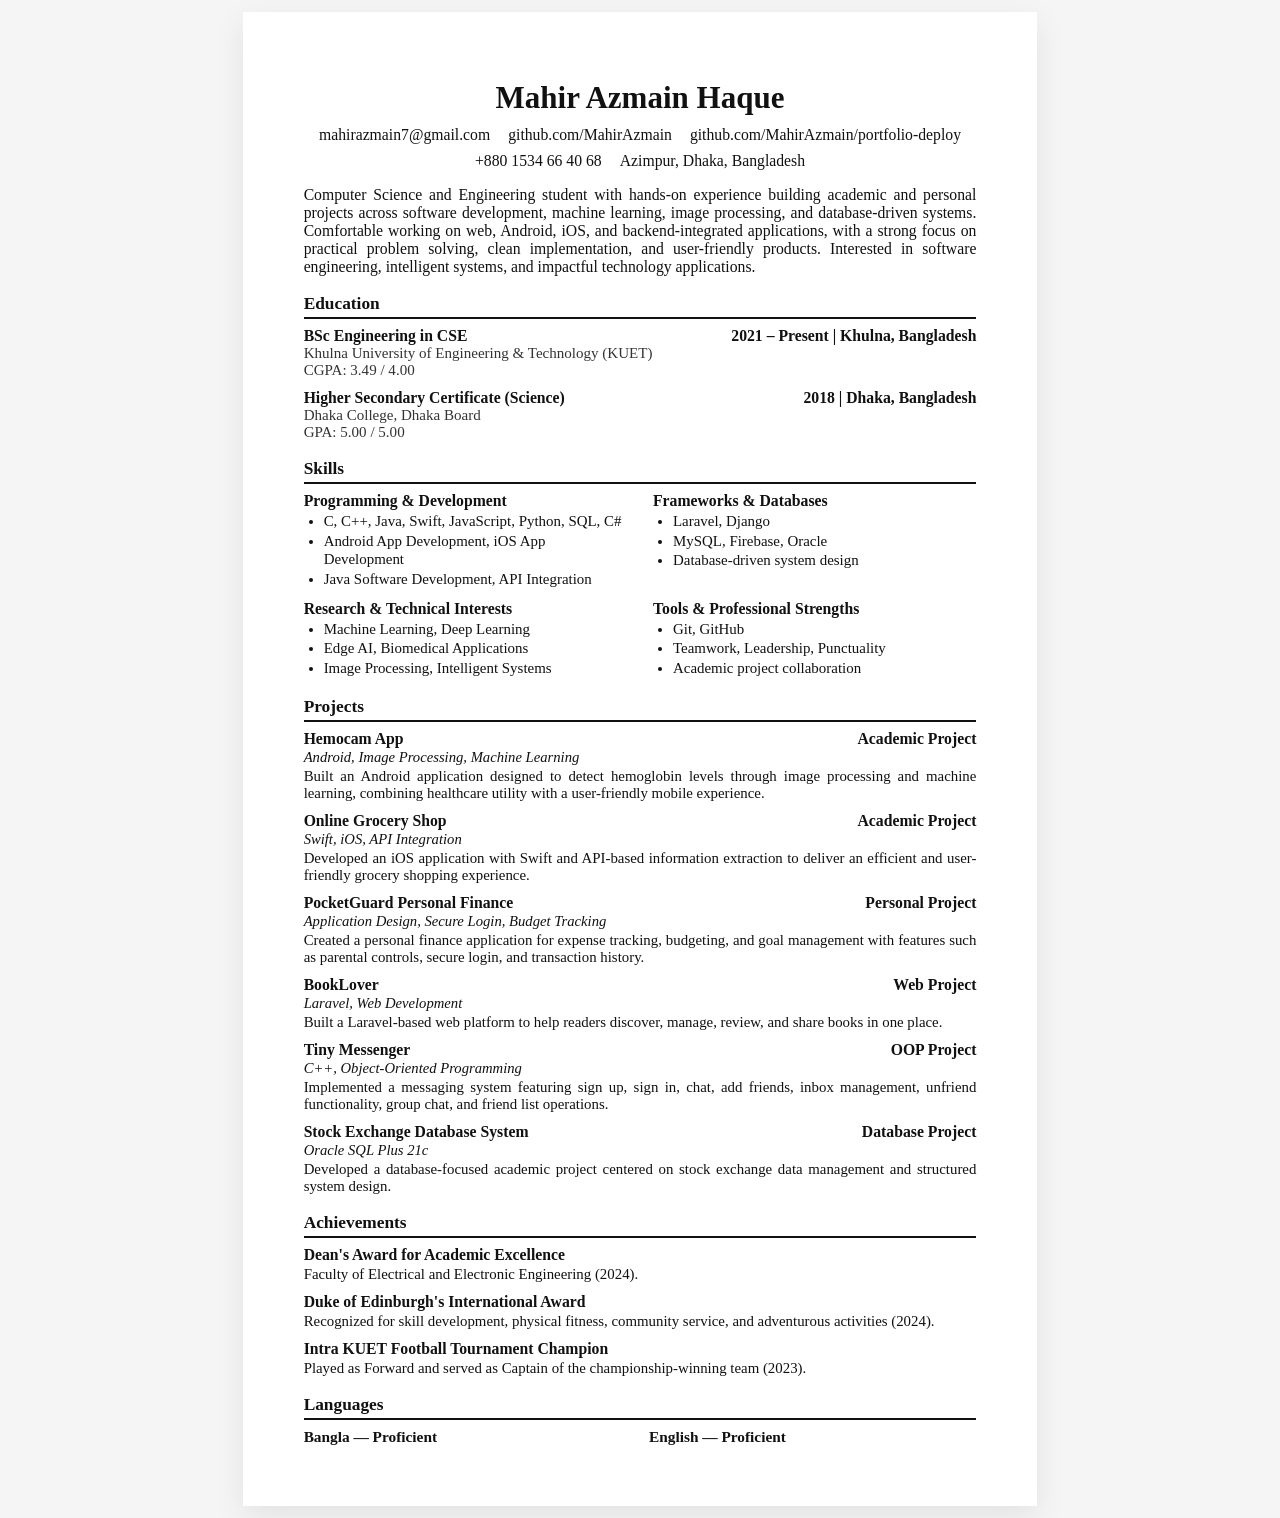
==== commit 5c5beb28: "Add Dean's Award to CV achievements" ====
--- a/assets/cv/mahir-azmain-professional-cv.html
+++ b/assets/cv/mahir-azmain-professional-cv.html
@@ -250,6 +250,10 @@
     <section class="section">
       <div class="section-title">Achievements</div>
       <div class="item">
+        <div class="project-title">Dean's Award for Academic Excellence</div>
+        <div class="project-desc">Faculty of Electrical and Electronic Engineering (2024).</div>
+      </div>
+      <div class="item">
         <div class="project-title">Duke of Edinburgh's International Award</div>
         <div class="project-desc">Recognized for skill development, physical fitness, community service, and adventurous activities (2024).</div>
       </div>
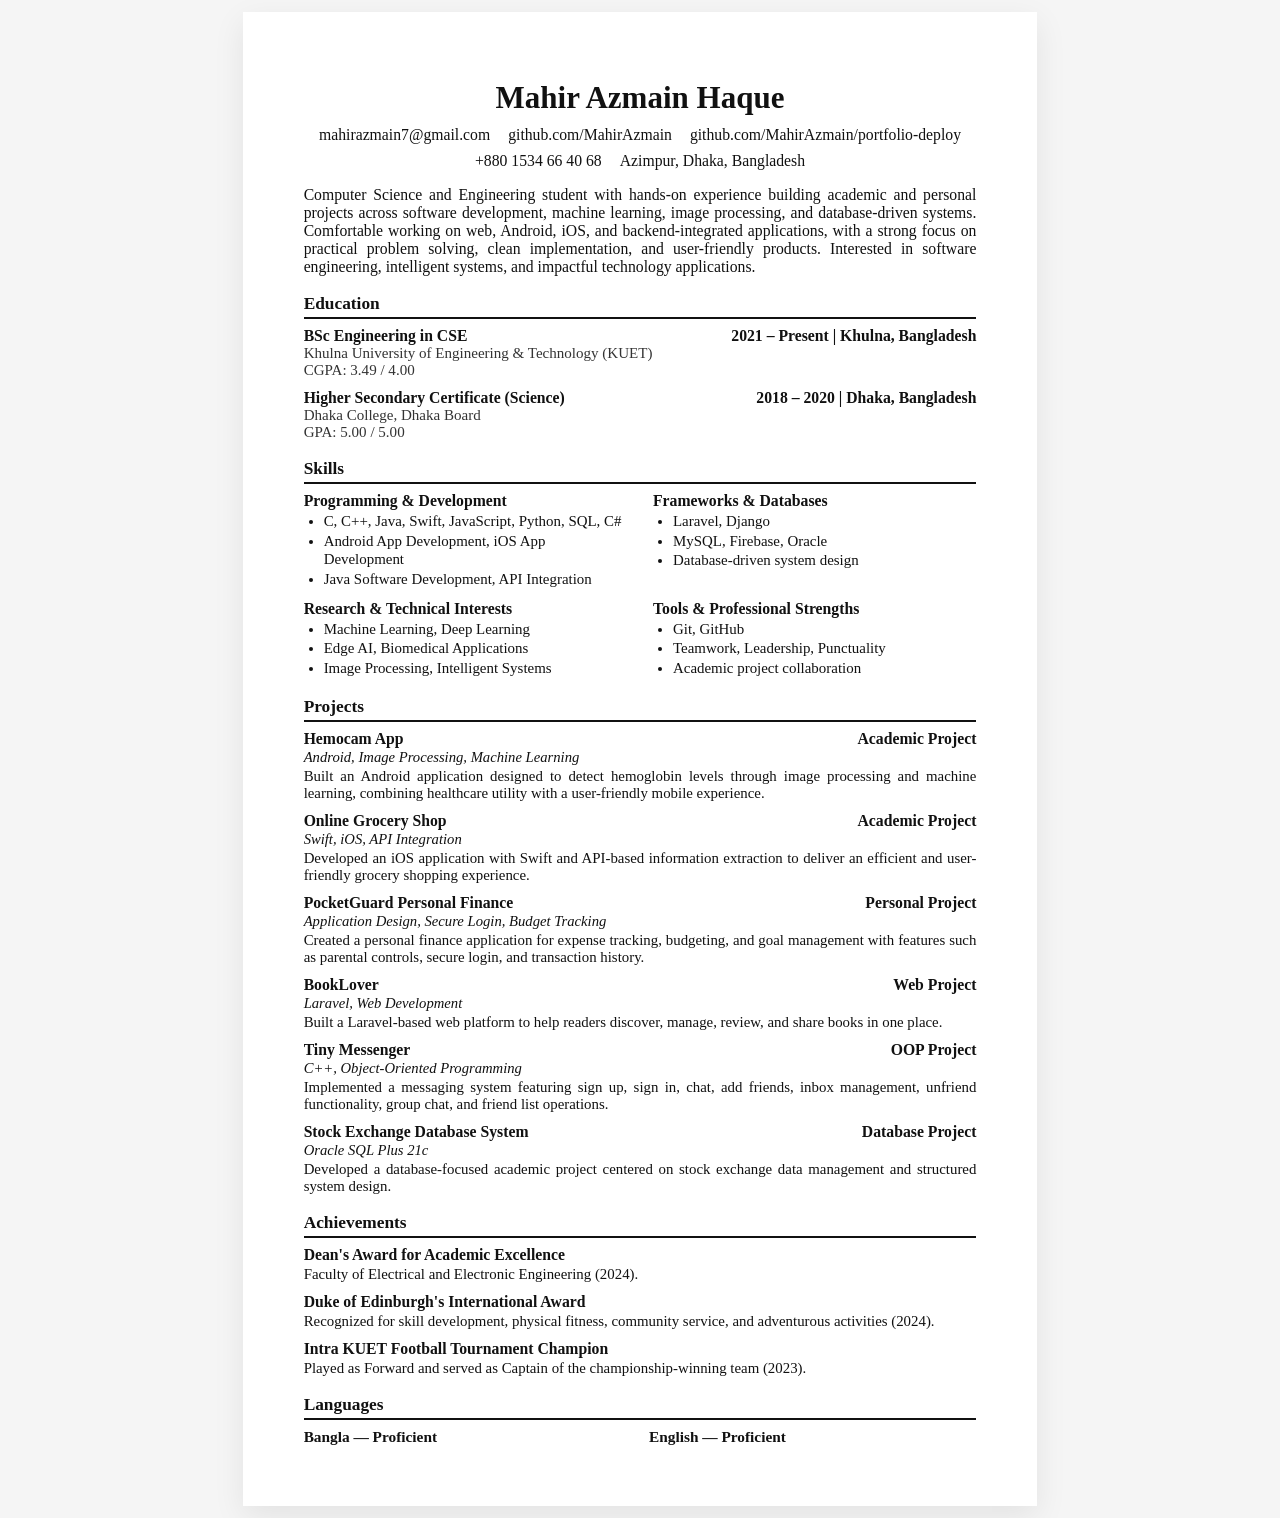
==== commit 06adc715: "Update HSC date range in CV" ====
--- a/assets/cv/mahir-azmain-professional-cv.html
+++ b/assets/cv/mahir-azmain-professional-cv.html
@@ -144,7 +144,7 @@
       <div class="item">
         <div class="row-head">
           <div>Higher Secondary Certificate (Science)</div>
-          <div>2018 | Dhaka, Bangladesh</div>
+          <div>2018 – 2020 | Dhaka, Bangladesh</div>
         </div>
         <div class="sub">Dhaka College, Dhaka Board</div>
         <div class="sub">GPA: 5.00 / 5.00</div>
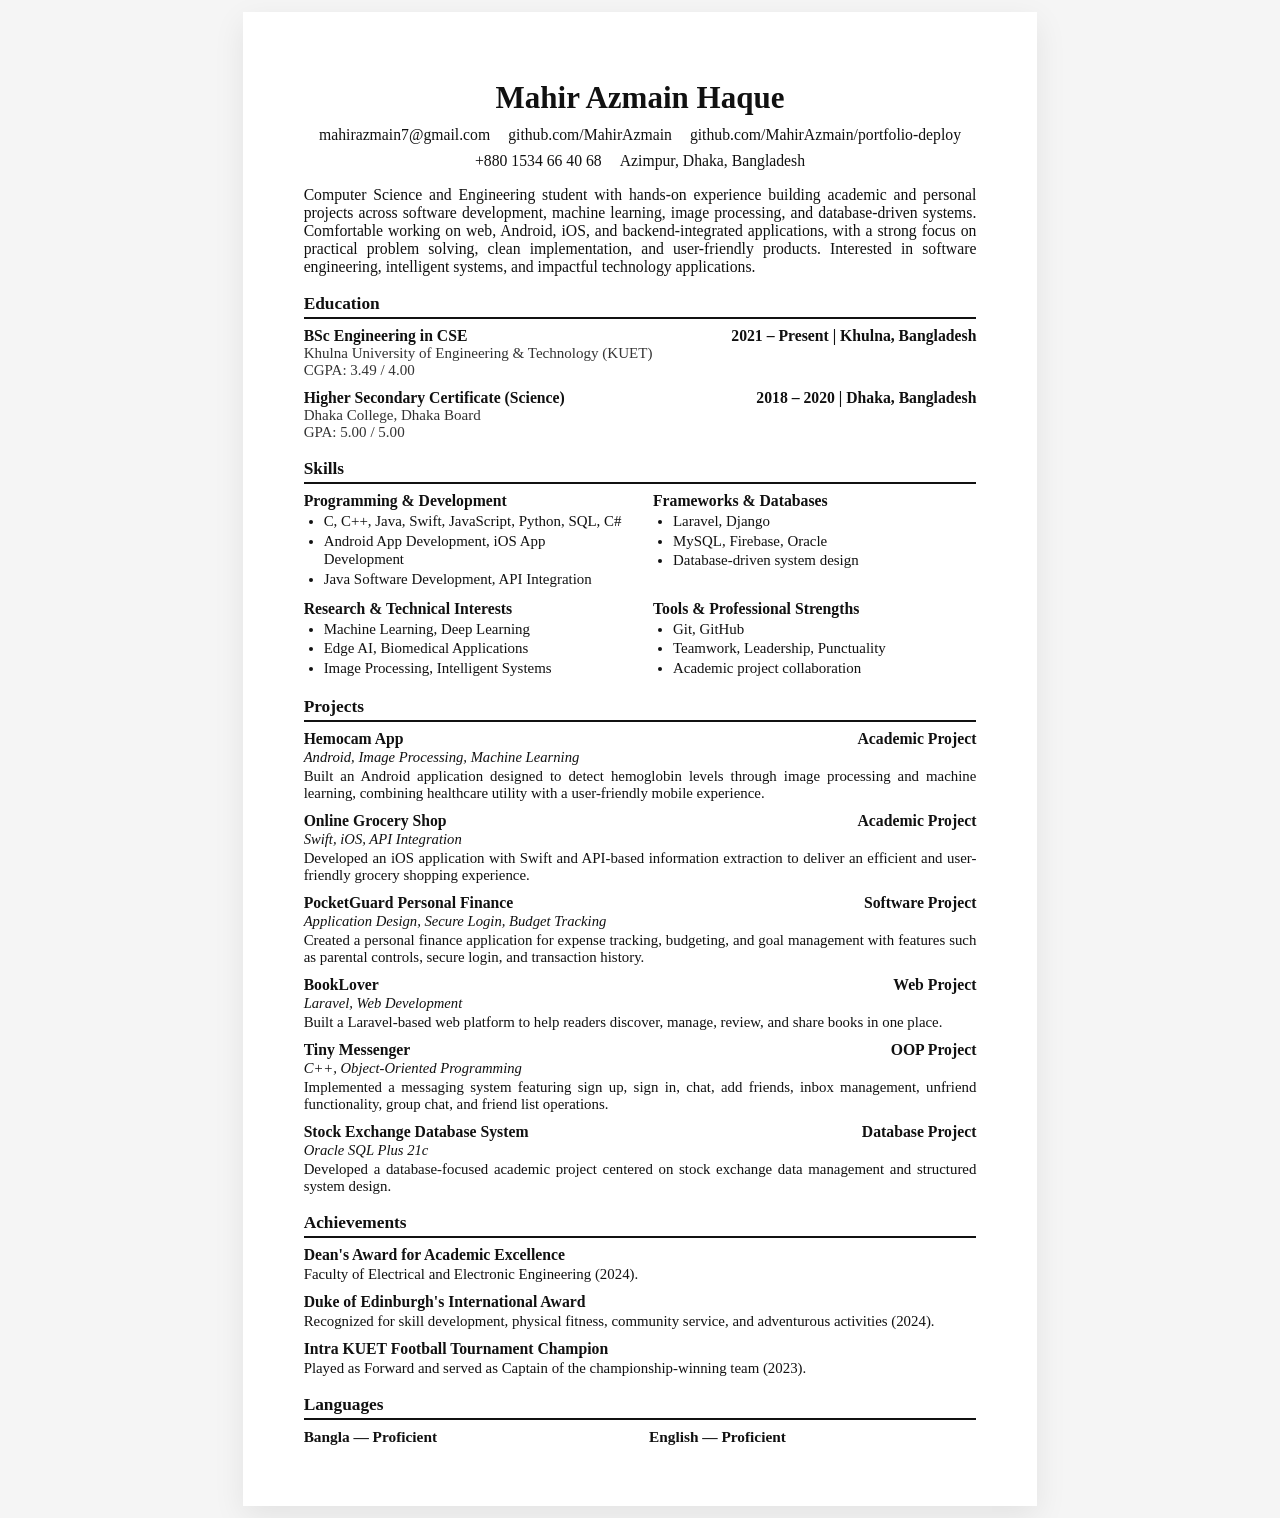
==== commit 63448520: "Rename CV project label to software project" ====
--- a/assets/cv/mahir-azmain-professional-cv.html
+++ b/assets/cv/mahir-azmain-professional-cv.html
@@ -213,7 +213,7 @@
       <div class="item">
         <div class="row-head">
           <div class="project-title">PocketGuard Personal Finance</div>
-          <div>Personal Project</div>
+          <div>Software Project</div>
         </div>
         <div class="tech-line">Application Design, Secure Login, Budget Tracking</div>
         <div class="project-desc">Created a personal finance application for expense tracking, budgeting, and goal management with features such as parental controls, secure login, and transaction history.</div>
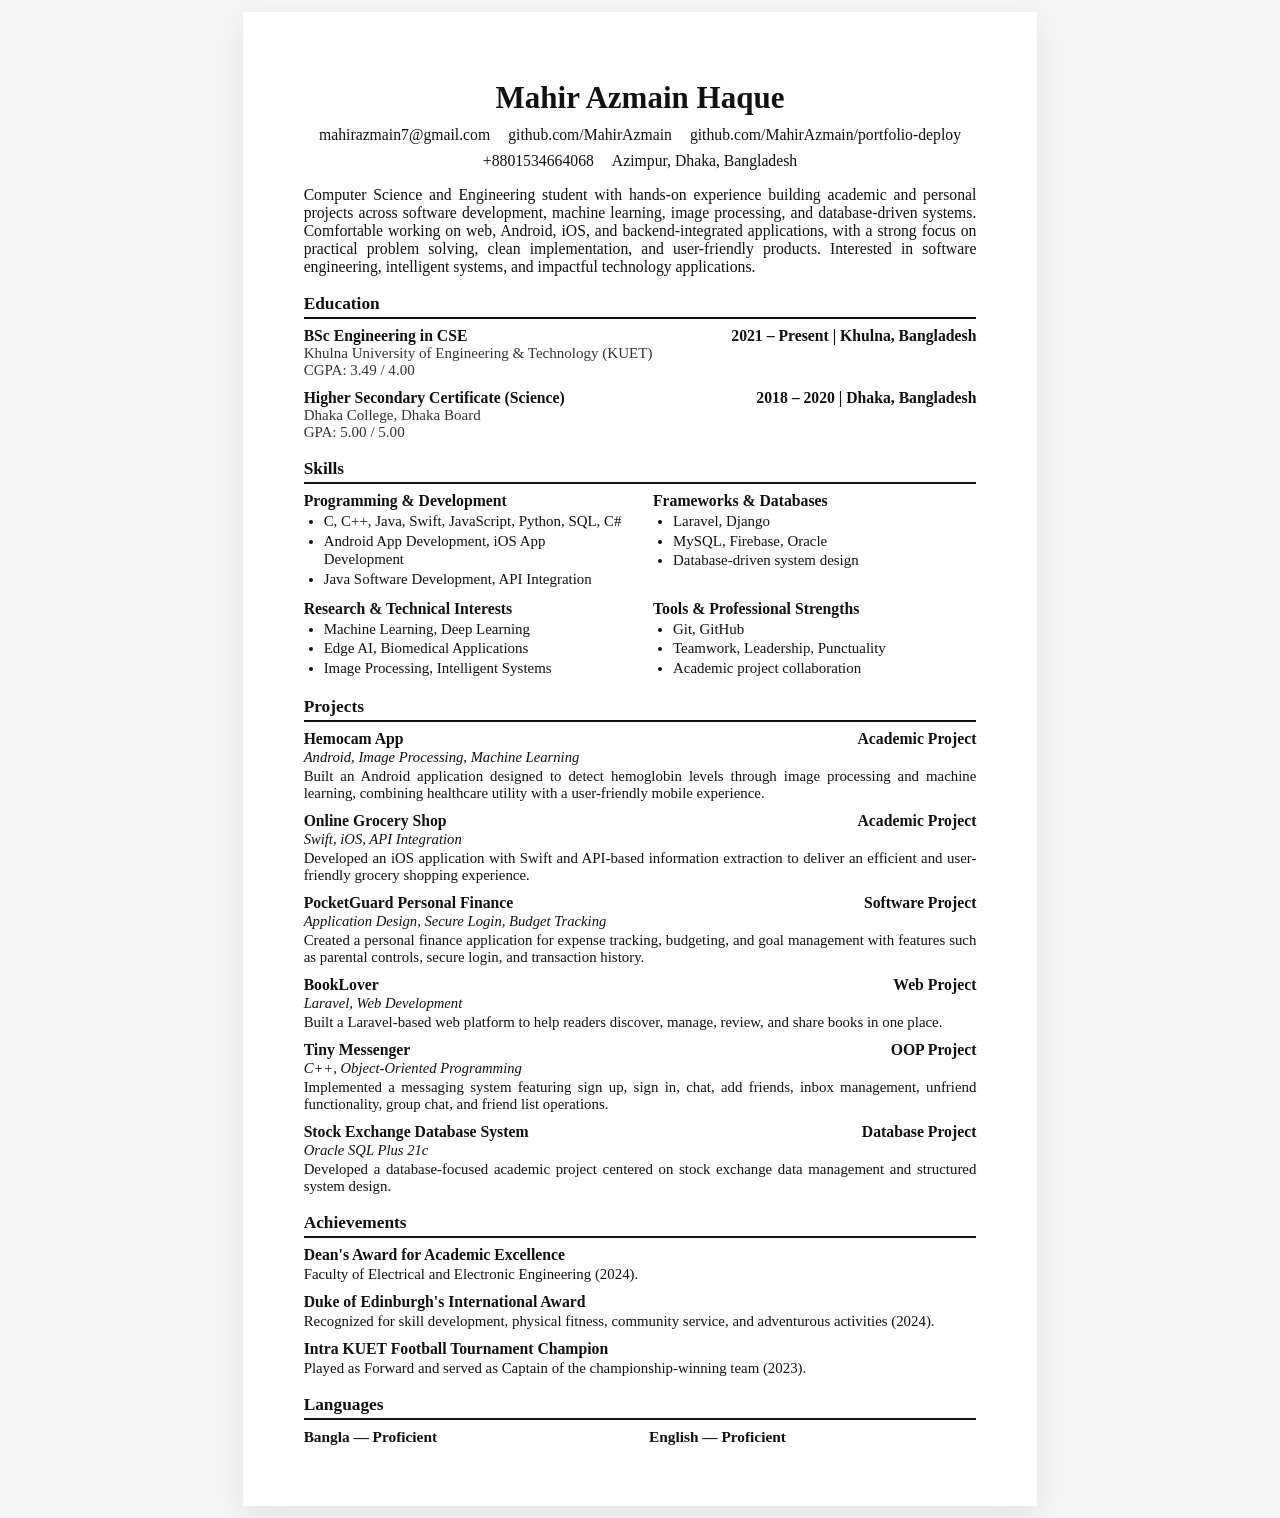
==== commit ef667422: "Correct CV phone number formatting" ====
--- a/assets/cv/mahir-azmain-professional-cv.html
+++ b/assets/cv/mahir-azmain-professional-cv.html
@@ -123,7 +123,7 @@
       <span>mahirazmain7@gmail.com</span>
       <span>github.com/MahirAzmain</span>
       <span>github.com/MahirAzmain/portfolio-deploy</span>
-      <span>+880 1534 66 40 68</span>
+      <span>+8801534664068</span>
       <span>Azimpur, Dhaka, Bangladesh</span>
     </div>
 
